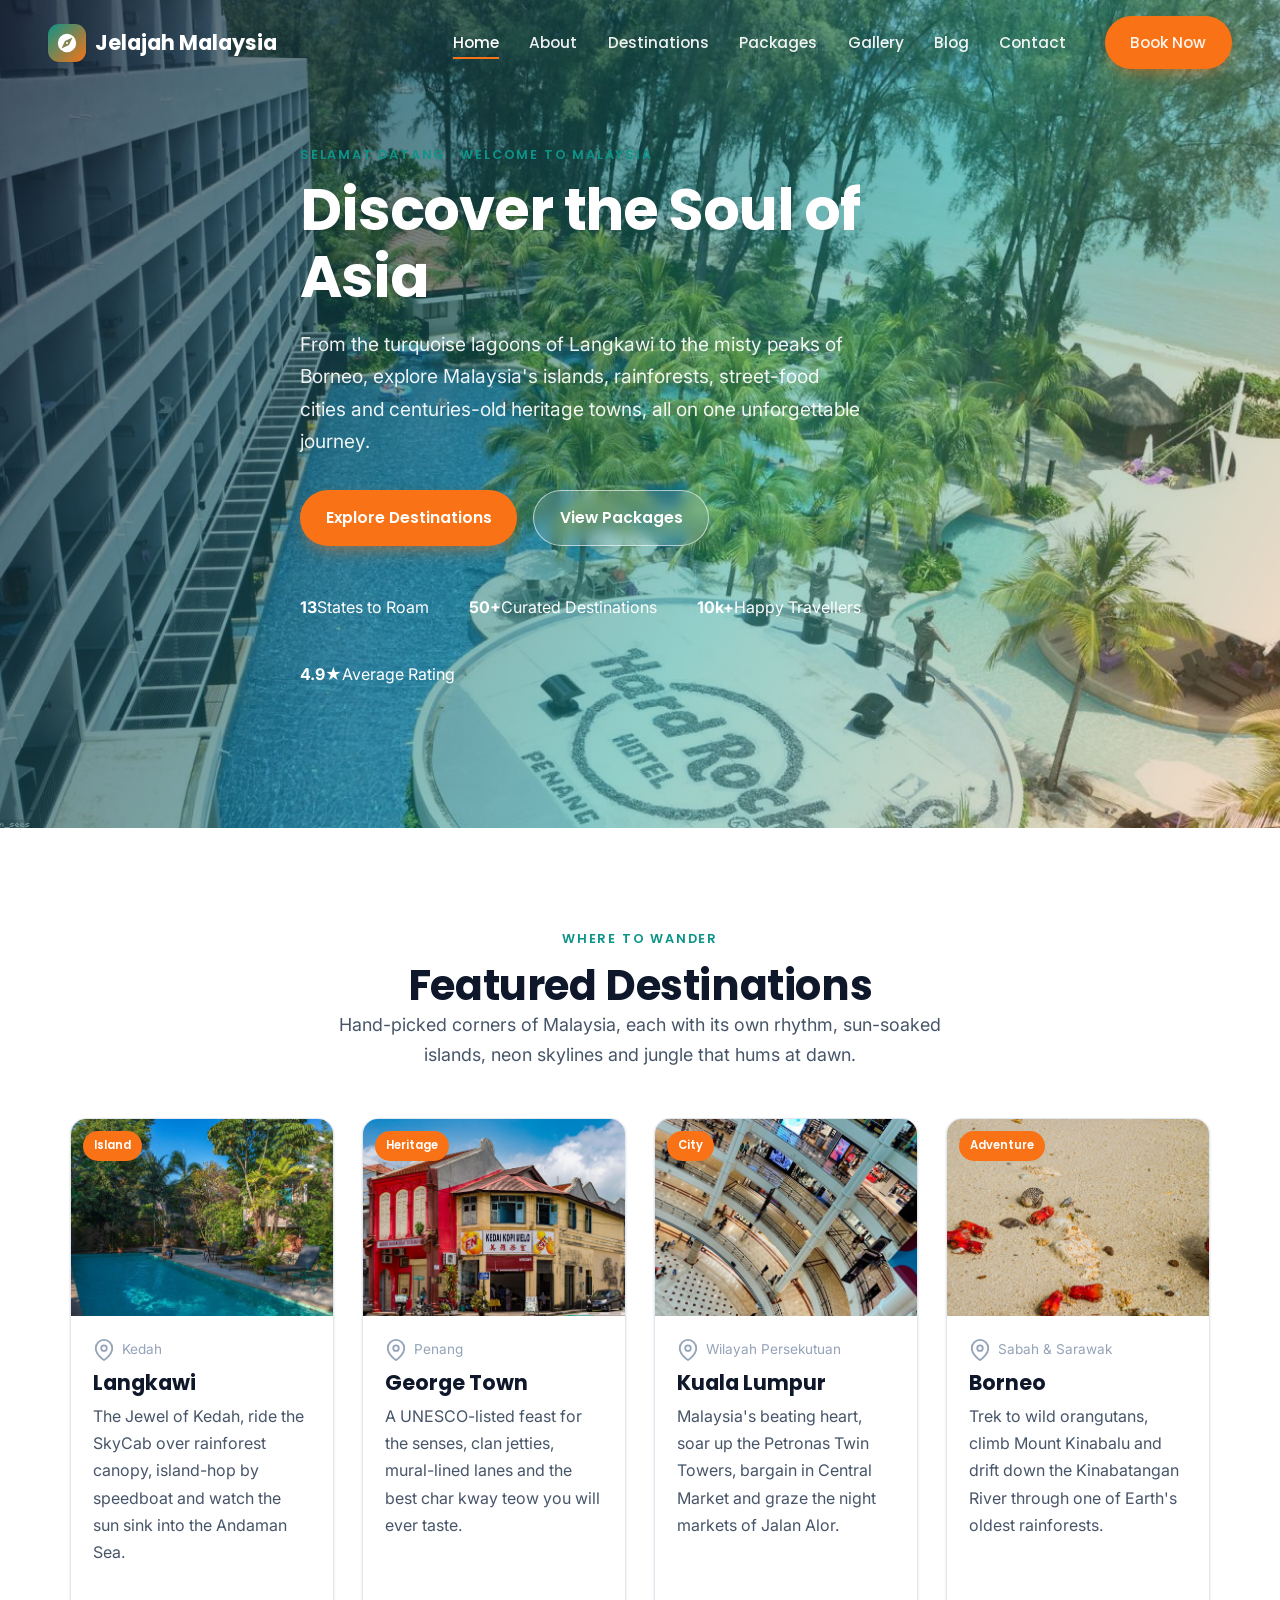
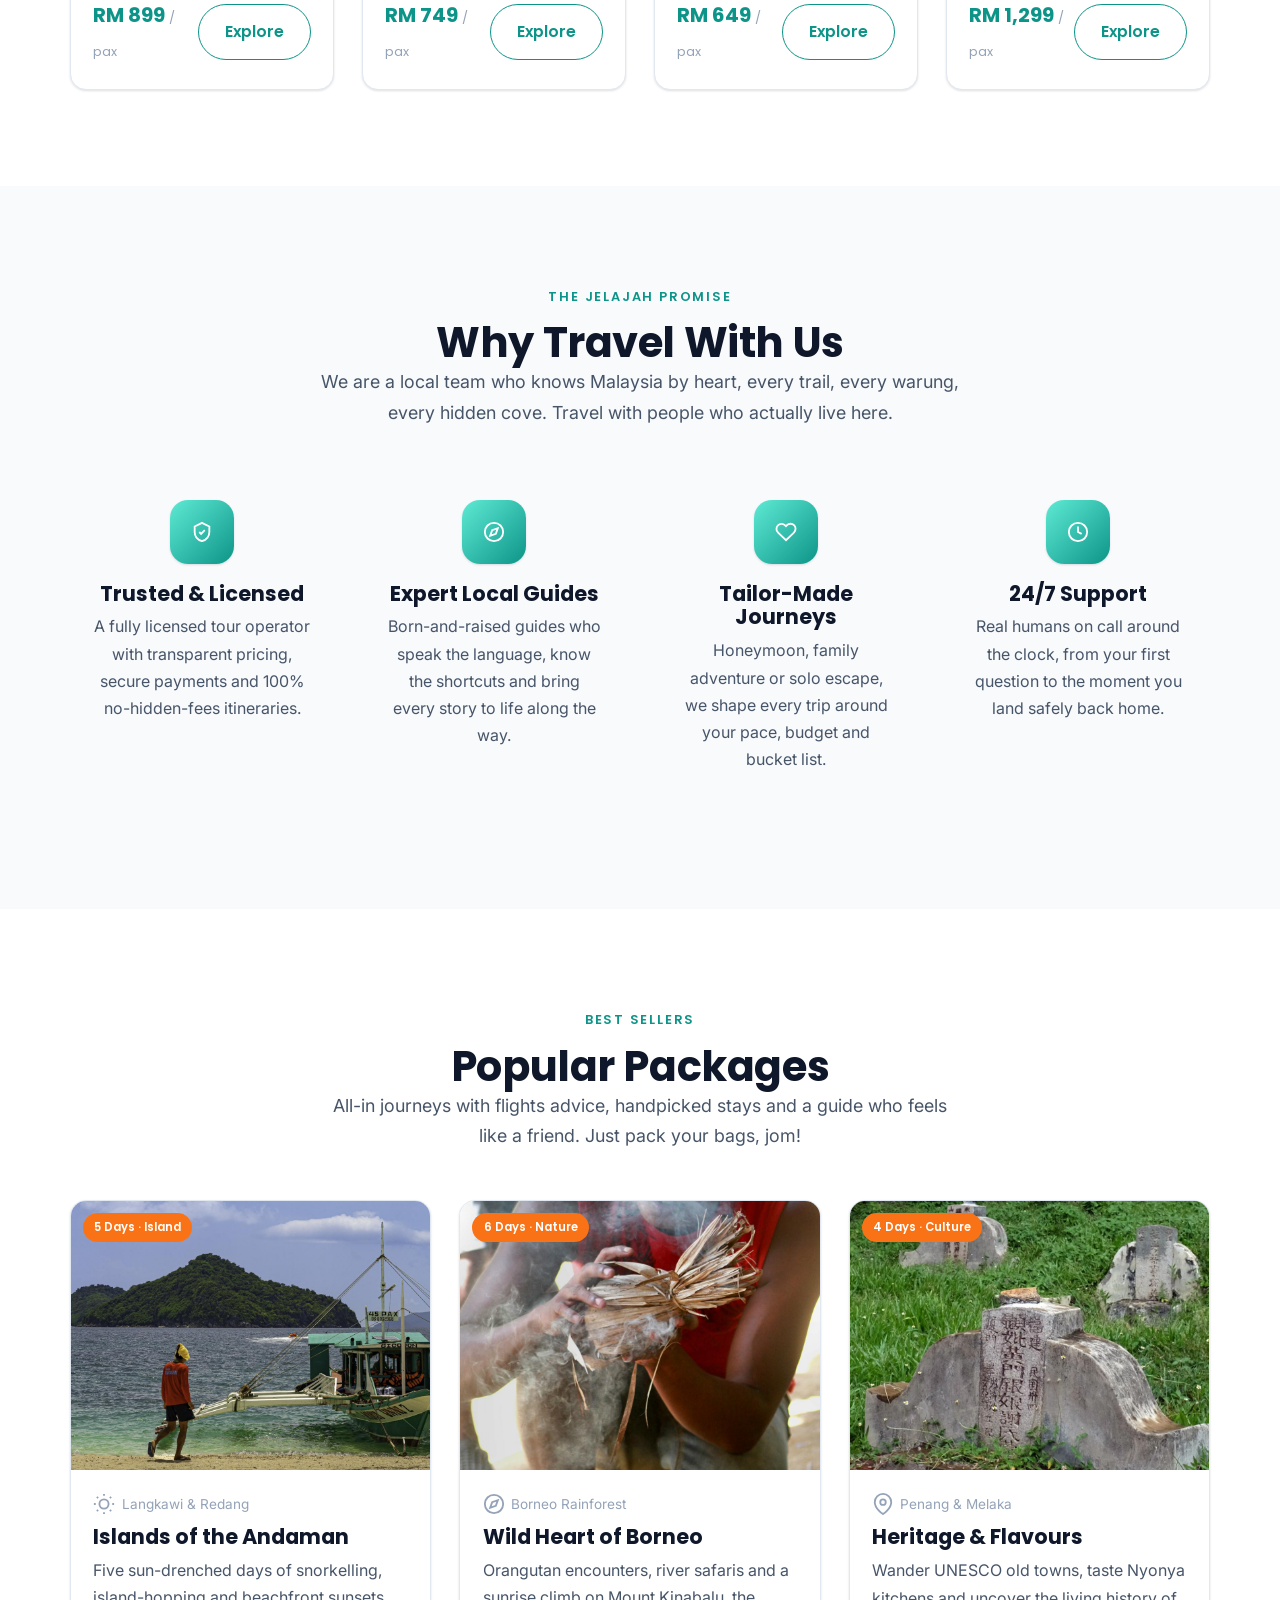
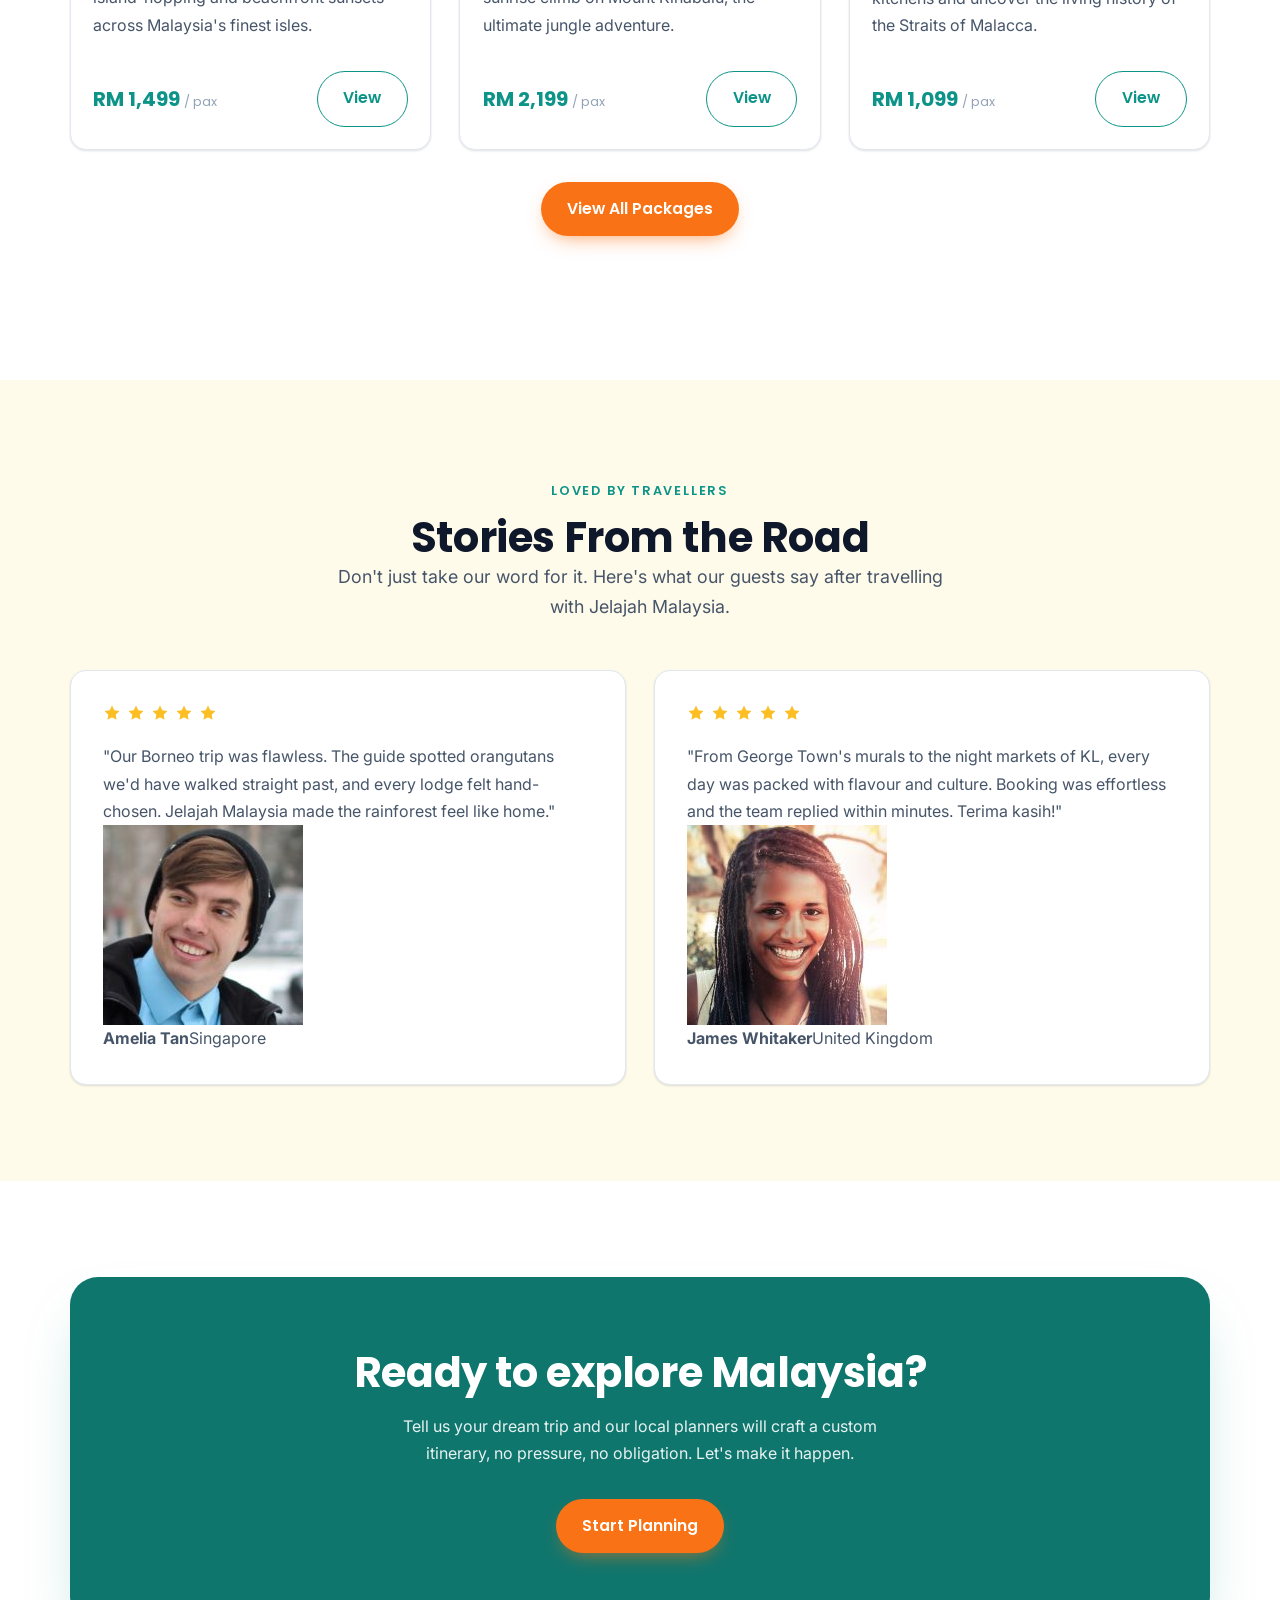
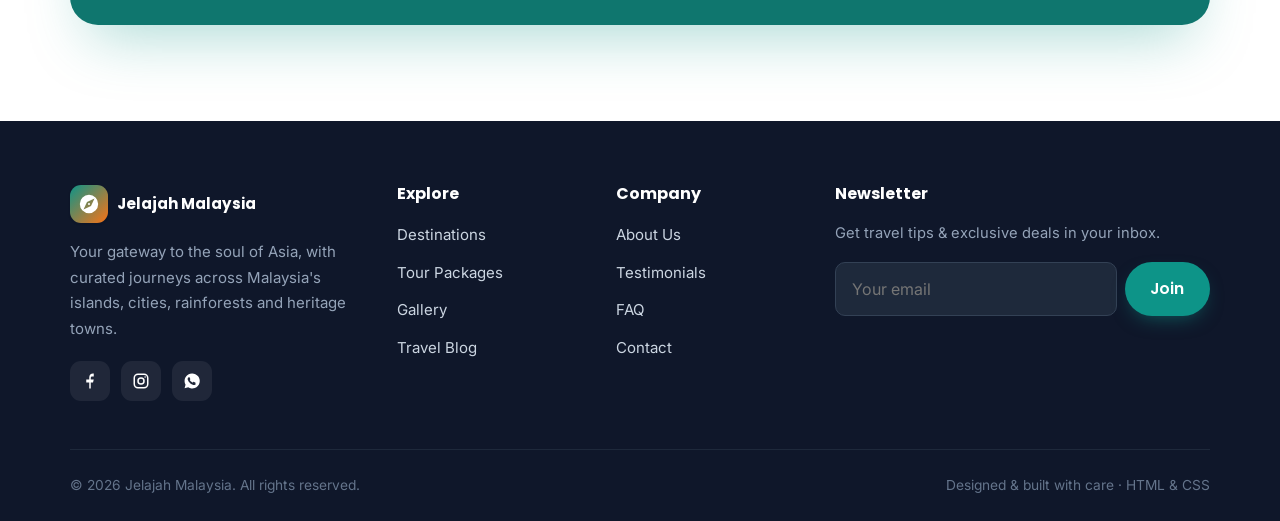
==== index.html @ 1cece67a "Jelajah Malaysia tourism website Static multi-page tourism site (HTML & CSS + vanilla JS). 11 pages," ====
<!DOCTYPE html>
<html lang="en">
<head>
  <meta charset="UTF-8">
  <meta name="viewport" content="width=device-width, initial-scale=1.0">
  <meta name="description" content="Discover the soul of Asia with Jelajah Malaysia, curated journeys across Langkawi, Penang, Kuala Lumpur, Borneo and beyond. Islands, cities, rainforests and heritage towns await.">
  <title>Home · Jelajah Malaysia</title>
  <link rel="preconnect" href="https://fonts.googleapis.com">
  <link rel="preconnect" href="https://fonts.gstatic.com" crossorigin>
  <link href="https://fonts.googleapis.com/css2?family=Poppins:wght@500;600;700&family=Inter:wght@400;500;600&display=swap" rel="stylesheet">
  <link rel="icon" type="image/svg+xml" href="favicon.svg">
  <link rel="stylesheet" href="css/styles.css">
</head>
<body>
<nav class="nav">
  <a href="index.html" class="nav__brand"><span class="logo-mark"><img src="images/logo.svg" alt=""></span> Jelajah Malaysia</a>
  <ul class="nav__links">
    <li><a href="index.html" class="active">Home</a></li>
    <li><a href="about.html">About</a></li>
    <li><a href="destinations.html">Destinations</a></li>
    <li><a href="packages.html">Packages</a></li>
    <li><a href="gallery.html">Gallery</a></li>
    <li><a href="blog.html">Blog</a></li>
    <li><a href="contact.html">Contact</a></li>
    <li class="nav__cta"><a href="contact.html" class="btn btn-primary">Book Now</a></li>
  </ul>
  <button class="nav__toggle" aria-label="Toggle menu" aria-expanded="false"><span></span><span></span><span></span></button>
</nav>

<header class="hero" style="background-image:url('images/hero-home.jpg')">
  <div class="container hero__inner">
    <span class="eyebrow">Selamat Datang · Welcome to Malaysia</span>
    <h1>Discover the Soul of Asia</h1>
    <p>From the turquoise lagoons of Langkawi to the misty peaks of Borneo, explore Malaysia's islands, rainforests, street-food cities and centuries-old heritage towns, all on one unforgettable journey.</p>
    <div class="hero__actions">
      <a href="destinations.html" class="btn btn-primary">Explore Destinations</a>
      <a href="packages.html" class="btn btn-ghost">View Packages</a>
    </div>
    <div class="hero__stats reveal">
      <div class="stat"><strong>13</strong><span>States to Roam</span></div>
      <div class="stat"><strong>50+</strong><span>Curated Destinations</span></div>
      <div class="stat"><strong>10k+</strong><span>Happy Travellers</span></div>
      <div class="stat"><strong>4.9<span aria-hidden="true">★</span></strong><span>Average Rating</span></div>
    </div>
  </div>
</header>

<section class="section">
  <div class="container">
    <div class="section-head center reveal">
      <span class="eyebrow">Where to Wander</span>
      <h2>Featured Destinations</h2>
      <p class="lead">Hand-picked corners of Malaysia, each with its own rhythm, sun-soaked islands, neon skylines and jungle that hums at dawn.</p>
    </div>
    <div class="grid grid-4">
      <article class="card reveal">
        <div class="card__media"><span class="card__tag">Island</span><img src="images/dest-langkawi.jpg" alt="Aerial view of Langkawi's emerald islands ringed by turquoise sea"></div>
        <div class="card__body">
          <div class="card__meta"><svg width="22" height="22" viewBox="0 0 24 24" fill="none" stroke="currentColor" stroke-width="2"><path d="M21 10c0 7-9 13-9 13s-9-6-9-13a9 9 0 0 1 18 0z"/><circle cx="12" cy="10" r="3"/></svg> Kedah</div>
          <h3>Langkawi</h3>
          <p>The Jewel of Kedah, ride the SkyCab over rainforest canopy, island-hop by speedboat and watch the sun sink into the Andaman Sea.</p>
          <div class="card__foot"><span class="price">RM 899 <span>/ pax</span></span><a href="destinations.html" class="btn btn-outline">Explore</a></div>
        </div>
      </article>
      <article class="card reveal">
        <div class="card__media"><span class="card__tag">Heritage</span><img src="images/dest-penang.jpg" alt="Colourful George Town street art and heritage shophouses in Penang"></div>
        <div class="card__body">
          <div class="card__meta"><svg width="22" height="22" viewBox="0 0 24 24" fill="none" stroke="currentColor" stroke-width="2"><path d="M21 10c0 7-9 13-9 13s-9-6-9-13a9 9 0 0 1 18 0z"/><circle cx="12" cy="10" r="3"/></svg> Penang</div>
          <h3>George Town</h3>
          <p>A UNESCO-listed feast for the senses, clan jetties, mural-lined lanes and the best char kway teow you will ever taste.</p>
          <div class="card__foot"><span class="price">RM 749 <span>/ pax</span></span><a href="destinations.html" class="btn btn-outline">Explore</a></div>
        </div>
      </article>
      <article class="card reveal">
        <div class="card__media"><span class="card__tag">City</span><img src="images/dest-kl.jpg" alt="Petronas Twin Towers glowing over the Kuala Lumpur skyline at dusk"></div>
        <div class="card__body">
          <div class="card__meta"><svg width="22" height="22" viewBox="0 0 24 24" fill="none" stroke="currentColor" stroke-width="2"><path d="M21 10c0 7-9 13-9 13s-9-6-9-13a9 9 0 0 1 18 0z"/><circle cx="12" cy="10" r="3"/></svg> Wilayah Persekutuan</div>
          <h3>Kuala Lumpur</h3>
          <p>Malaysia's beating heart, soar up the Petronas Twin Towers, bargain in Central Market and graze the night markets of Jalan Alor.</p>
          <div class="card__foot"><span class="price">RM 649 <span>/ pax</span></span><a href="destinations.html" class="btn btn-outline">Explore</a></div>
        </div>
      </article>
      <article class="card reveal">
        <div class="card__media"><span class="card__tag">Adventure</span><img src="images/dest-borneo.jpg" alt="Dense Borneo rainforest with mist rising over the canopy at sunrise"></div>
        <div class="card__body">
          <div class="card__meta"><svg width="22" height="22" viewBox="0 0 24 24" fill="none" stroke="currentColor" stroke-width="2"><path d="M21 10c0 7-9 13-9 13s-9-6-9-13a9 9 0 0 1 18 0z"/><circle cx="12" cy="10" r="3"/></svg> Sabah &amp; Sarawak</div>
          <h3>Borneo</h3>
          <p>Trek to wild orangutans, climb Mount Kinabalu and drift down the Kinabatangan River through one of Earth's oldest rainforests.</p>
          <div class="card__foot"><span class="price">RM 1,299 <span>/ pax</span></span><a href="destinations.html" class="btn btn-outline">Explore</a></div>
        </div>
      </article>
    </div>
  </div>
</section>

<section class="section section--alt">
  <div class="container">
    <div class="section-head center reveal">
      <span class="eyebrow">The Jelajah Promise</span>
      <h2>Why Travel With Us</h2>
      <p class="lead">We are a local team who knows Malaysia by heart, every trail, every warung, every hidden cove. Travel with people who actually live here.</p>
    </div>
    <div class="grid grid-4">
      <div class="feature reveal">
        <div class="feature__icon"><svg width="22" height="22" viewBox="0 0 24 24" fill="none" stroke="currentColor" stroke-width="2"><path d="M12 2l8 4v6c0 5-3.4 8.6-8 10-4.6-1.4-8-5-8-10V6z"/><path d="M9 12l2 2 4-4"/></svg></div>
        <h3>Trusted &amp; Licensed</h3>
        <p>A fully licensed tour operator with transparent pricing, secure payments and 100% no-hidden-fees itineraries.</p>
      </div>
      <div class="feature reveal">
        <div class="feature__icon"><svg width="22" height="22" viewBox="0 0 24 24" fill="none" stroke="currentColor" stroke-width="2"><circle cx="12" cy="12" r="10"/><polygon points="16.2 7.8 14 14 7.8 16.2 10 10"/></svg></div>
        <h3>Expert Local Guides</h3>
        <p>Born-and-raised guides who speak the language, know the shortcuts and bring every story to life along the way.</p>
      </div>
      <div class="feature reveal">
        <div class="feature__icon"><svg width="22" height="22" viewBox="0 0 24 24" fill="none" stroke="currentColor" stroke-width="2"><path d="M20.8 4.6a5.5 5.5 0 0 0-7.8 0L12 5.7l-1-1a5.5 5.5 0 0 0-7.8 7.8l1 1L12 21l7.8-7.6 1-1a5.5 5.5 0 0 0 0-7.8z"/></svg></div>
        <h3>Tailor-Made Journeys</h3>
        <p>Honeymoon, family adventure or solo escape, we shape every trip around your pace, budget and bucket list.</p>
      </div>
      <div class="feature reveal">
        <div class="feature__icon"><svg width="22" height="22" viewBox="0 0 24 24" fill="none" stroke="currentColor" stroke-width="2"><circle cx="12" cy="12" r="10"/><path d="M12 6v6l4 2"/></svg></div>
        <h3>24/7 Support</h3>
        <p>Real humans on call around the clock, from your first question to the moment you land safely back home.</p>
      </div>
    </div>
  </div>
</section>

<section class="section">
  <div class="container">
    <div class="section-head center reveal">
      <span class="eyebrow">Best Sellers</span>
      <h2>Popular Packages</h2>
      <p class="lead">All-in journeys with flights advice, handpicked stays and a guide who feels like a friend. Just pack your bags, jom!</p>
    </div>
    <div class="grid grid-3">
      <article class="card reveal">
        <div class="card__media"><span class="card__tag">5 Days · Island</span><img src="images/pkg-island.jpg" alt="White-sand beach and clear shallow water on a Malaysian tropical island"></div>
        <div class="card__body">
          <div class="card__meta"><svg width="22" height="22" viewBox="0 0 24 24" fill="none" stroke="currentColor" stroke-width="2"><circle cx="12" cy="12" r="5"/><path d="M12 1v2M12 21v2M4.2 4.2l1.4 1.4M18.4 18.4l1.4 1.4M1 12h2M21 12h2M4.2 19.8l1.4-1.4M18.4 5.6l1.4-1.4"/></svg> Langkawi &amp; Redang</div>
          <h3>Islands of the Andaman</h3>
          <p>Five sun-drenched days of snorkelling, island-hopping and beachfront sunsets across Malaysia's finest isles.</p>
          <div class="card__foot"><span class="price">RM 1,499 <span>/ pax</span></span><a href="packages.html" class="btn btn-outline">View</a></div>
        </div>
      </article>
      <article class="card reveal">
        <div class="card__media"><span class="card__tag">6 Days · Nature</span><img src="images/pkg-nature.jpg" alt="Lush rainforest canopy and a winding jungle river in Malaysian Borneo"></div>
        <div class="card__body">
          <div class="card__meta"><svg width="22" height="22" viewBox="0 0 24 24" fill="none" stroke="currentColor" stroke-width="2"><circle cx="12" cy="12" r="10"/><polygon points="16.2 7.8 14 14 7.8 16.2 10 10"/></svg> Borneo Rainforest</div>
          <h3>Wild Heart of Borneo</h3>
          <p>Orangutan encounters, river safaris and a sunrise climb on Mount Kinabalu, the ultimate jungle adventure.</p>
          <div class="card__foot"><span class="price">RM 2,199 <span>/ pax</span></span><a href="packages.html" class="btn btn-outline">View</a></div>
        </div>
      </article>
      <article class="card reveal">
        <div class="card__media"><span class="card__tag">4 Days · Culture</span><img src="images/pkg-culture.jpg" alt="Traditional Malaysian temple and colourful heritage architecture"></div>
        <div class="card__body">
          <div class="card__meta"><svg width="22" height="22" viewBox="0 0 24 24" fill="none" stroke="currentColor" stroke-width="2"><path d="M21 10c0 7-9 13-9 13s-9-6-9-13a9 9 0 0 1 18 0z"/><circle cx="12" cy="10" r="3"/></svg> Penang &amp; Melaka</div>
          <h3>Heritage &amp; Flavours</h3>
          <p>Wander UNESCO old towns, taste Nyonya kitchens and uncover the living history of the Straits of Malacca.</p>
          <div class="card__foot"><span class="price">RM 1,099 <span>/ pax</span></span><a href="packages.html" class="btn btn-outline">View</a></div>
        </div>
      </article>
    </div>
    <div class="section-head center reveal" style="margin-top:2rem;">
      <a href="packages.html" class="btn btn-primary">View All Packages</a>
    </div>
  </div>
</section>

<section class="section section--sand">
  <div class="container">
    <div class="section-head center reveal">
      <span class="eyebrow">Loved by Travellers</span>
      <h2>Stories From the Road</h2>
      <p class="lead">Don't just take our word for it. Here's what our guests say after travelling with Jelajah Malaysia.</p>
    </div>
    <div class="grid grid-2">
      <figure class="quote reveal">
        <div class="stars" aria-label="5 out of 5 stars">
          <svg width="18" height="18" viewBox="0 0 24 24" fill="currentColor"><path d="M12 2l3 6.3 6.9 1-5 4.9 1.2 6.8L12 17.8 5.9 21l1.2-6.8-5-4.9 6.9-1z"/></svg>
          <svg width="18" height="18" viewBox="0 0 24 24" fill="currentColor"><path d="M12 2l3 6.3 6.9 1-5 4.9 1.2 6.8L12 17.8 5.9 21l1.2-6.8-5-4.9 6.9-1z"/></svg>
          <svg width="18" height="18" viewBox="0 0 24 24" fill="currentColor"><path d="M12 2l3 6.3 6.9 1-5 4.9 1.2 6.8L12 17.8 5.9 21l1.2-6.8-5-4.9 6.9-1z"/></svg>
          <svg width="18" height="18" viewBox="0 0 24 24" fill="currentColor"><path d="M12 2l3 6.3 6.9 1-5 4.9 1.2 6.8L12 17.8 5.9 21l1.2-6.8-5-4.9 6.9-1z"/></svg>
          <svg width="18" height="18" viewBox="0 0 24 24" fill="currentColor"><path d="M12 2l3 6.3 6.9 1-5 4.9 1.2 6.8L12 17.8 5.9 21l1.2-6.8-5-4.9 6.9-1z"/></svg>
        </div>
        <blockquote>"Our Borneo trip was flawless. The guide spotted orangutans we'd have walked straight past, and every lodge felt hand-chosen. Jelajah Malaysia made the rainforest feel like home."</blockquote>
        <figcaption><img src="images/avatar-1.jpg" alt="Portrait of traveller Amelia Tan"><span><strong>Amelia Tan</strong>Singapore</span></figcaption>
      </figure>
      <figure class="quote reveal">
        <div class="stars" aria-label="5 out of 5 stars">
          <svg width="18" height="18" viewBox="0 0 24 24" fill="currentColor"><path d="M12 2l3 6.3 6.9 1-5 4.9 1.2 6.8L12 17.8 5.9 21l1.2-6.8-5-4.9 6.9-1z"/></svg>
          <svg width="18" height="18" viewBox="0 0 24 24" fill="currentColor"><path d="M12 2l3 6.3 6.9 1-5 4.9 1.2 6.8L12 17.8 5.9 21l1.2-6.8-5-4.9 6.9-1z"/></svg>
          <svg width="18" height="18" viewBox="0 0 24 24" fill="currentColor"><path d="M12 2l3 6.3 6.9 1-5 4.9 1.2 6.8L12 17.8 5.9 21l1.2-6.8-5-4.9 6.9-1z"/></svg>
          <svg width="18" height="18" viewBox="0 0 24 24" fill="currentColor"><path d="M12 2l3 6.3 6.9 1-5 4.9 1.2 6.8L12 17.8 5.9 21l1.2-6.8-5-4.9 6.9-1z"/></svg>
          <svg width="18" height="18" viewBox="0 0 24 24" fill="currentColor"><path d="M12 2l3 6.3 6.9 1-5 4.9 1.2 6.8L12 17.8 5.9 21l1.2-6.8-5-4.9 6.9-1z"/></svg>
        </div>
        <blockquote>"From George Town's murals to the night markets of KL, every day was packed with flavour and culture. Booking was effortless and the team replied within minutes. Terima kasih!"</blockquote>
        <figcaption><img src="images/avatar-2.jpg" alt="Portrait of traveller James Whitaker"><span><strong>James Whitaker</strong>United Kingdom</span></figcaption>
      </figure>
    </div>
  </div>
</section>

<section class="section">
  <div class="container">
    <div class="cta-band reveal">
      <h2>Ready to explore Malaysia?</h2>
      <p>Tell us your dream trip and our local planners will craft a custom itinerary, no pressure, no obligation. Let's make it happen.</p>
      <a href="contact.html" class="btn btn-primary">Start Planning</a>
    </div>
  </div>
</section>

<footer class="footer">
  <div class="container">
    <div class="footer__grid">
      <div class="footer__brand">
        <a href="index.html" class="nav__brand"><span class="logo-mark"><img src="images/logo.svg" alt=""></span> Jelajah Malaysia</a>
        <p>Your gateway to the soul of Asia, with curated journeys across Malaysia's islands, cities, rainforests and heritage towns.</p>
        <div class="socials">
          <a href="#" aria-label="Facebook"><svg width="18" height="18" viewBox="0 0 24 24" fill="currentColor"><path d="M13 22v-8h3l1-4h-4V8c0-1.1.5-2 2-2h2V2.1C18.7 2 17.3 2 16 2c-3 0-5 1.8-5 5.2V10H7v4h4v8h2z"/></svg></a>
          <a href="#" aria-label="Instagram"><svg width="18" height="18" viewBox="0 0 24 24" fill="none" stroke="currentColor" stroke-width="2"><rect x="3" y="3" width="18" height="18" rx="5"/><circle cx="12" cy="12" r="4"/><circle cx="17.5" cy="6.5" r="1" fill="currentColor" stroke="none"/></svg></a>
          <a href="#" aria-label="WhatsApp"><svg width="18" height="18" viewBox="0 0 24 24" fill="currentColor"><path d="M12 2a10 10 0 0 0-8.6 15l-1.3 4.7 4.8-1.3A10 10 0 1 0 12 2zm5.3 14.1c-.2.6-1.3 1.2-1.8 1.2-.5.1-1 .1-1.7-.1-.4-.1-1-.3-1.6-.6-2.9-1.3-4.7-4.2-4.9-4.4-.1-.2-1.1-1.5-1.1-2.8s.7-2 .9-2.2c.2-.3.5-.3.7-.3h.5c.2 0 .4 0 .6.5l.8 1.9c.1.2.1.4 0 .5l-.4.6c-.1.2-.3.3-.1.6.1.3.7 1.1 1.4 1.8.9.8 1.7 1 2 1.2.2.1.4.1.5-.1l.6-.7c.2-.3.4-.2.6-.1l1.8.9c.3.1.4.2.5.3.1.2.1.6-.1 1.2z"/></svg></a>
        </div>
      </div>
      <div>
        <h4>Explore</h4>
        <ul class="footer__links">
          <li><a href="destinations.html">Destinations</a></li>
          <li><a href="packages.html">Tour Packages</a></li>
          <li><a href="gallery.html">Gallery</a></li>
          <li><a href="blog.html">Travel Blog</a></li>
        </ul>
      </div>
      <div>
        <h4>Company</h4>
        <ul class="footer__links">
          <li><a href="about.html">About Us</a></li>
          <li><a href="testimonials.html">Testimonials</a></li>
          <li><a href="faq.html">FAQ</a></li>
          <li><a href="contact.html">Contact</a></li>
        </ul>
      </div>
      <div>
        <h4>Newsletter</h4>
        <p style="font-size:.92rem;color:#94a3b8;">Get travel tips &amp; exclusive deals in your inbox.</p>
        <form class="news-form" onsubmit="event.preventDefault(); this.reset();">
          <input type="email" placeholder="Your email" aria-label="Email" required>
          <button class="btn btn-ocean" type="submit">Join</button>
        </form>
      </div>
    </div>
    <div class="footer__bottom">
      <span>© <span data-year>2026</span> Jelajah Malaysia. All rights reserved.</span>
      <span>Designed &amp; built with care · HTML &amp; CSS</span>
    </div>
  </div>
</footer>
<script src="js/main.js"></script>
</body>
</html>
---- css/styles.css ----
/* =========================================================================
   Jelajah Malaysia — Tourism Website
   Design system: Modern Vibrant Tropical
   Author: Muhammad Hazim (HakasAI build) · Plain HTML & CSS, no framework
   ========================================================================= */

/* ---------- Design Tokens ---------- */
:root {
  --ocean:        #0d9488;   /* teal-600  — primary */
  --ocean-dark:   #0f766e;   /* teal-700 */
  --ocean-light:  #5eead4;   /* teal-300 */
  --sunset:       #f97316;   /* orange-500 — accent / CTA */
  --sunset-dark:  #ea580c;
  --sand:         #fffbeb;   /* warm page tint */
  --gold:         #fbbf24;

  --ink:          #0f172a;   /* slate-900 — headings */
  --body:         #475569;   /* slate-600 — body text */
  --muted:        #94a3b8;   /* slate-400 */
  --line:         #e2e8f0;   /* borders */
  --surface:      #ffffff;
  --surface-alt:  #f8fafc;

  --radius:       16px;
  --radius-lg:    28px;
  --shadow-sm:    0 1px 2px rgba(15,23,42,.06), 0 1px 3px rgba(15,23,42,.08);
  --shadow:       0 10px 30px -12px rgba(15,23,42,.18);
  --shadow-lg:    0 30px 60px -20px rgba(13,148,136,.35);

  --container:    1180px;
  --font-head:    'Poppins', system-ui, sans-serif;
  --font-body:    'Inter', system-ui, sans-serif;
  --ease:         cubic-bezier(.4, 0, .2, 1);
}

/* ---------- Reset ---------- */
*, *::before, *::after { box-sizing: border-box; margin: 0; padding: 0; }
html { scroll-behavior: smooth; -webkit-text-size-adjust: 100%; }
body {
  font-family: var(--font-body);
  color: var(--body);
  background: var(--surface);
  line-height: 1.7;
  overflow-x: hidden;
}
img { max-width: 100%; display: block; }
a { color: inherit; text-decoration: none; transition: color .2s var(--ease); }
ul { list-style: none; }
button, input, textarea, select { font: inherit; color: inherit; }

h1, h2, h3, h4 { font-family: var(--font-head); color: var(--ink); line-height: 1.15; font-weight: 700; }
h1 { font-size: clamp(2.2rem, 5vw, 3.6rem); letter-spacing: -.02em; }
h2 { font-size: clamp(1.8rem, 3.5vw, 2.6rem); letter-spacing: -.01em; }
h3 { font-size: 1.3rem; }
p  { margin-bottom: 1rem; }

/* ---------- Layout helpers ---------- */
.container { width: 100%; max-width: var(--container); margin-inline: auto; padding-inline: 1.25rem; }
.section { padding: clamp(3.5rem, 8vw, 6rem) 0; }
.section--alt { background: var(--surface-alt); }
.section--sand { background: var(--sand); }
.center { text-align: center; }
.grid { display: grid; gap: 1.75rem; }
.grid-2 { grid-template-columns: repeat(2, 1fr); }
.grid-3 { grid-template-columns: repeat(3, 1fr); }
.grid-4 { grid-template-columns: repeat(4, 1fr); }

.eyebrow {
  display: inline-block; font-family: var(--font-head); font-weight: 600;
  font-size: .8rem; letter-spacing: .14em; text-transform: uppercase;
  color: var(--ocean); margin-bottom: .75rem;
}
.section-head { max-width: 640px; margin: 0 auto 3rem; }
.section-head.center { text-align: center; }
.lead { font-size: 1.12rem; color: var(--body); }
.muted { color: var(--muted); }

/* ---------- Buttons ---------- */
.btn {
  display: inline-flex; align-items: center; gap: .55rem;
  padding: .85rem 1.6rem; border-radius: 100px; border: 0; cursor: pointer;
  font-family: var(--font-head); font-weight: 600; font-size: .98rem;
  transition: transform .2s var(--ease), box-shadow .2s var(--ease), background .2s var(--ease);
}
.btn:active { transform: translateY(1px); }
.btn-primary { background: var(--sunset); color: #fff; box-shadow: 0 8px 20px -8px rgba(249,115,22,.7); }
.btn-primary:hover { background: var(--sunset-dark); transform: translateY(-2px); box-shadow: 0 14px 26px -10px rgba(249,115,22,.75); }
.btn-ocean { background: var(--ocean); color: #fff; box-shadow: 0 8px 20px -8px rgba(13,148,136,.6); }
.btn-ocean:hover { background: var(--ocean-dark); transform: translateY(-2px); }
.btn-ghost { background: rgba(255,255,255,.14); color: #fff; border: 1.5px solid rgba(255,255,255,.6); backdrop-filter: blur(6px); }
.btn-ghost:hover { background: rgba(255,255,255,.26); }
.btn-outline { background: transparent; color: var(--ocean); border: 1.5px solid var(--ocean); }
.btn-outline:hover { background: var(--ocean); color: #fff; }

/* ---------- Navbar ---------- */
.nav {
  position: fixed; inset: 0 0 auto 0; z-index: 100;
  display: flex; align-items: center; justify-content: space-between;
  padding: 1rem clamp(1.25rem, 4vw, 3rem);
  transition: background .3s var(--ease), box-shadow .3s var(--ease), padding .3s var(--ease);
}
.nav.scrolled { background: rgba(255,255,255,.92); backdrop-filter: blur(12px); box-shadow: var(--shadow-sm); padding-block: .7rem; }
.nav__brand { display: flex; align-items: center; gap: .55rem; font-family: var(--font-head); font-weight: 700; font-size: 1.3rem; color: #fff; }
.nav.scrolled .nav__brand { color: var(--ink); }
.nav__brand .logo-mark {
  width: 38px; height: 38px; border-radius: 11px; display: grid; place-items: center;
  background: linear-gradient(135deg, var(--ocean), var(--sunset)); color: #fff; font-size: 1.2rem; box-shadow: var(--shadow-sm);
}
.logo-mark img { width: 22px; height: 22px; display: block; }
.nav__links { display: flex; align-items: center; gap: 1.9rem; }
.nav__links a { font-family: var(--font-head); font-weight: 500; font-size: .96rem; color: rgba(255,255,255,.92); position: relative; }
.nav.scrolled .nav__links a { color: var(--body); }
.nav__links a::after { content: ''; position: absolute; left: 0; bottom: -6px; width: 0; height: 2px; background: var(--sunset); transition: width .25s var(--ease); }
.nav__links a:hover::after, .nav__links a.active::after { width: 100%; }
.nav__links a:hover, .nav__links a.active { color: #fff; }
.nav.scrolled .nav__links a:hover, .nav.scrolled .nav__links a.active { color: var(--ocean); }
.nav__cta { margin-left: .5rem; }
.nav__toggle { display: none; flex-direction: column; gap: 5px; background: none; border: 0; cursor: pointer; padding: 6px; z-index: 110; }
.nav__toggle span { width: 26px; height: 2.5px; background: #fff; border-radius: 2px; transition: .3s var(--ease); }
.nav.scrolled .nav__toggle span { background: var(--ink); }
.nav__toggle.open span:nth-child(1) { transform: translateY(7.5px) rotate(45deg); }
.nav__toggle.open span:nth-child(2) { opacity: 0; }
.nav__toggle.open span:nth-child(3) { transform: translateY(-7.5px) rotate(-45deg); }

/* ---------- Hero (generic, image set inline per page) ---------- */
.hero {
  position: relative; min-height: 92vh; display: flex; align-items: center;
  color: #fff; background-size: cover; background-position: center;
}
.hero::before { content: ''; position: absolute; inset: 0; background: linear-gradient(120deg, rgba(15,23,42,.7) 0%, rgba(13,148,136,.45) 60%, rgba(249,115,22,.25) 100%); }
.hero__inner { position: relative; z-index: 2; max-width: 720px; }
.hero h1 { color: #fff; margin-bottom: 1.1rem; }
.hero p { color: rgba(255,255,255,.92); font-size: 1.2rem; max-width: 560px; margin-bottom: 2rem; }
.hero__actions { display: flex; flex-wrap: wrap; gap: 1rem; }
.hero__stats { display: flex; gap: 2.5rem; margin-top: 3rem; flex-wrap: wrap; }
.hero__stat strong { display: block; font-family: var(--font-head); font-size: 2rem; color: #fff; }
.hero__stat span { font-size: .9rem; color: rgba(255,255,255,.8); }

/* Page banner (sub-pages) */
.page-hero {
  position: relative; padding: 9rem 0 4.5rem; color: #fff; text-align: center;
  background-size: cover; background-position: center;
}
.page-hero::before { content: ''; position: absolute; inset: 0; background: linear-gradient(180deg, rgba(15,23,42,.55), rgba(13,148,136,.6)); }
.page-hero__inner { position: relative; z-index: 2; }
.page-hero h1 { color: #fff; }
.page-hero p { color: rgba(255,255,255,.9); max-width: 560px; margin: .75rem auto 0; }
.breadcrumb { font-size: .9rem; color: rgba(255,255,255,.85); margin-top: 1rem; }
.breadcrumb a:hover { color: #fff; text-decoration: underline; }

/* ---------- Cards ---------- */
.card {
  background: var(--surface); border-radius: var(--radius); overflow: hidden;
  box-shadow: var(--shadow-sm); border: 1px solid var(--line);
  transition: transform .3s var(--ease), box-shadow .3s var(--ease);
  display: flex; flex-direction: column;
}
.card:hover { transform: translateY(-6px); box-shadow: var(--shadow); }
.card__media { position: relative; aspect-ratio: 4 / 3; overflow: hidden; }
.card__media img { width: 100%; height: 100%; object-fit: cover; transition: transform .5s var(--ease); }
.card:hover .card__media img { transform: scale(1.07); }
.card__tag { position: absolute; top: 12px; left: 12px; background: var(--sunset); color: #fff; font-size: .72rem; font-weight: 600; padding: .3rem .7rem; border-radius: 100px; font-family: var(--font-head); }
.card__body { padding: 1.4rem; display: flex; flex-direction: column; flex: 1; }
.card__body h3 { margin-bottom: .5rem; }
.card__meta { display: flex; align-items: center; gap: .4rem; color: var(--muted); font-size: .85rem; margin-bottom: .6rem; }
.card__foot { margin-top: auto; padding-top: 1rem; display: flex; align-items: center; justify-content: space-between; }
.price { font-family: var(--font-head); font-weight: 700; color: var(--ocean); font-size: 1.25rem; }
.price span { font-size: .8rem; color: var(--muted); font-weight: 400; }

/* feature / icon blocks */
.feature { text-align: center; padding: 1.5rem; }
.feature__icon { width: 64px; height: 64px; border-radius: 18px; display: grid; place-items: center; margin: 0 auto 1.1rem; font-size: 1.6rem; background: linear-gradient(135deg, var(--ocean-light), var(--ocean)); color: #fff; box-shadow: var(--shadow-sm); }
.feature h3 { margin-bottom: .5rem; }

/* pills / chips */
.chips { display: flex; flex-wrap: wrap; gap: .6rem; }
.chip { background: var(--surface); border: 1px solid var(--line); color: var(--body); padding: .5rem 1.1rem; border-radius: 100px; font-size: .9rem; font-weight: 500; cursor: pointer; transition: .2s var(--ease); }
.chip:hover, .chip.active { background: var(--ocean); color: #fff; border-color: var(--ocean); }

/* split / about */
.split { display: grid; grid-template-columns: 1fr 1fr; gap: 3.5rem; align-items: center; }
.split img { border-radius: var(--radius-lg); box-shadow: var(--shadow); }
.stat-row { display: flex; gap: 2.5rem; flex-wrap: wrap; margin-top: 1.5rem; }
.stat-row strong { display: block; font-family: var(--font-head); font-size: 2.2rem; color: var(--ocean); }
.stat-row span { font-size: .9rem; color: var(--muted); }

/* gallery */
.masonry { columns: 3; column-gap: 1rem; }
.masonry img { width: 100%; border-radius: var(--radius); margin-bottom: 1rem; cursor: pointer; transition: filter .3s var(--ease), transform .3s var(--ease); }
.masonry img:hover { filter: brightness(1.06) saturate(1.1); transform: scale(1.01); }

/* CTA band */
.cta-band { position: relative; overflow: hidden; border-radius: var(--radius-lg); padding: clamp(2.5rem, 6vw, 4.5rem); text-align: center; color: #fff; background: var(--ocean-dark); box-shadow: var(--shadow-lg); }
.cta-band h2 { color: #fff; }
.cta-band p { color: rgba(255,255,255,.9); max-width: 540px; margin: 1rem auto 2rem; }

/* ---------- Forms ---------- */
.form { display: grid; gap: 1.2rem; }
.field { display: flex; flex-direction: column; gap: .4rem; }
.field label { font-family: var(--font-head); font-weight: 500; font-size: .92rem; color: var(--ink); }
.field input, .field textarea, .field select {
  padding: .85rem 1rem; border: 1.5px solid var(--line); border-radius: 12px;
  background: var(--surface); transition: border-color .2s var(--ease), box-shadow .2s var(--ease);
}
.field input:focus, .field textarea:focus, .field select:focus { outline: 0; border-color: var(--ocean); box-shadow: 0 0 0 4px rgba(13,148,136,.12); }
.field textarea { resize: vertical; min-height: 130px; }
.field.invalid input, .field.invalid textarea, .field.invalid select { border-color: #ef4444; box-shadow: 0 0 0 4px rgba(239,68,68,.1); }
.field .error { color: #ef4444; font-size: .82rem; min-height: 1rem; display: none; }
.field.invalid .error { display: block; }
.form-note { display: none; padding: 1rem 1.2rem; border-radius: 12px; font-size: .95rem; }
.form-note.success { display: block; background: #ecfdf5; color: #047857; border: 1px solid #a7f3d0; }

/* contact layout */
.contact-grid { display: grid; grid-template-columns: 1fr 1.2fr; gap: 3rem; }
.info-list { display: grid; gap: 1.4rem; margin-top: 1.5rem; }
.info-item { display: flex; gap: 1rem; align-items: flex-start; }
.info-item .ic { flex: none; width: 46px; height: 46px; border-radius: 12px; display: grid; place-items: center; background: var(--sand); color: var(--ocean); font-size: 1.2rem; }
.info-item strong { font-family: var(--font-head); color: var(--ink); }
.map-embed { border: 0; width: 100%; height: 280px; border-radius: var(--radius); margin-top: 2rem; box-shadow: var(--shadow-sm); }

/* blog list */
.post-meta { display: flex; gap: 1rem; font-size: .82rem; color: var(--muted); margin-bottom: .5rem; }
.tag-pill { color: var(--sunset); font-weight: 600; font-family: var(--font-head); font-size: .8rem; text-transform: uppercase; letter-spacing: .05em; }

/* testimonials */
.quote { background: var(--surface); border-radius: var(--radius); padding: 2rem; box-shadow: var(--shadow-sm); border: 1px solid var(--line); }
.quote p { font-style: italic; color: var(--ink); font-size: 1.05rem; }
.quote__who { display: flex; align-items: center; gap: .9rem; margin-top: 1.2rem; }
.quote__who img { width: 50px; height: 50px; border-radius: 50%; object-fit: cover; }
.quote__who strong { font-family: var(--font-head); color: var(--ink); display: block; }
.quote__who span { font-size: .85rem; color: var(--muted); }
.stars { color: var(--gold); margin-bottom: .8rem; letter-spacing: 2px; }

/* faq accordion */
.faq { max-width: 780px; margin-inline: auto; display: grid; gap: 1rem; }
.faq__item { border: 1px solid var(--line); border-radius: var(--radius); background: var(--surface); overflow: hidden; }
.faq__q { width: 100%; text-align: left; background: none; border: 0; padding: 1.25rem 1.5rem; cursor: pointer; font-family: var(--font-head); font-weight: 600; color: var(--ink); display: flex; justify-content: space-between; align-items: center; gap: 1rem; }
.faq__q .plus { transition: transform .3s var(--ease); color: var(--ocean); font-size: 1.4rem; flex: none; }
.faq__item.open .faq__q .plus { transform: rotate(45deg); }
.faq__a { max-height: 0; overflow: hidden; transition: max-height .35s var(--ease); }
.faq__a p { padding: 0 1.5rem 1.4rem; margin: 0; }

/* ---------- Footer ---------- */
.footer { background: var(--ink); color: #cbd5e1; padding: 4rem 0 1.5rem; }
.footer__grid { display: grid; grid-template-columns: 1.6fr 1fr 1fr 1.4fr; gap: 2.5rem; }
.footer h4 { color: #fff; font-size: 1rem; margin-bottom: 1.1rem; }
.footer a { color: #cbd5e1; font-size: .94rem; }
.footer a:hover { color: var(--ocean-light); }
.footer__links { display: grid; gap: .65rem; }
.footer__brand .nav__brand { color: #fff; margin-bottom: 1rem; }
.footer__brand p { font-size: .94rem; color: #94a3b8; max-width: 280px; }
.socials { display: flex; gap: .7rem; margin-top: 1.2rem; }
.socials a { width: 40px; height: 40px; border-radius: 11px; display: grid; place-items: center; background: rgba(255,255,255,.07); color: #fff; transition: .2s var(--ease); }
.socials a:hover { background: var(--ocean); transform: translateY(-3px); }
.news-form { display: flex; gap: .5rem; margin-top: 1rem; }
.news-form input { flex: 1; padding: .75rem 1rem; border-radius: 10px; border: 1px solid #334155; background: #1e293b; color: #fff; }
.news-form input:focus { outline: 0; border-color: var(--ocean); }
.footer__bottom { border-top: 1px solid #1e293b; margin-top: 3rem; padding-top: 1.5rem; display: flex; justify-content: space-between; flex-wrap: wrap; gap: 1rem; font-size: .86rem; color: #64748b; }

/* ---------- Reveal animation ---------- */
.reveal { opacity: 0; transform: translateY(28px); transition: opacity .7s var(--ease), transform .7s var(--ease); }
.reveal.in { opacity: 1; transform: none; }

/* ---------- Responsive ---------- */
@media (max-width: 940px) {
  .grid-4 { grid-template-columns: repeat(2, 1fr); }
  .grid-3 { grid-template-columns: repeat(2, 1fr); }
  .split, .contact-grid { grid-template-columns: 1fr; gap: 2rem; }
  .masonry { columns: 2; }
  .footer__grid { grid-template-columns: 1fr 1fr; }
  .nav__links {
    position: fixed; inset: 0 0 0 auto; width: min(78vw, 320px); flex-direction: column;
    align-items: flex-start; justify-content: flex-start; gap: 1.5rem; padding: 6rem 2rem 2rem;
    background: #fff; box-shadow: -20px 0 60px -20px rgba(15,23,42,.3);
    transform: translateX(100%); transition: transform .35s var(--ease);
  }
  .nav__links.open { transform: translateX(0); }
  .nav__links a { color: var(--ink); font-size: 1.05rem; }
  .nav__links a:hover, .nav.scrolled .nav__links a:hover { color: var(--ocean); }
  .nav__toggle { display: flex; }
  .nav__cta { margin-left: 0; }
}
@media (max-width: 600px) {
  .grid-4, .grid-3, .grid-2 { grid-template-columns: 1fr; }
  .masonry { columns: 1; }
  .footer__grid { grid-template-columns: 1fr; }
  .hero { min-height: 88vh; }
  .hero__stats { gap: 1.5rem; }
  .footer__bottom { flex-direction: column; text-align: center; }
}

/* reduced motion */
@media (prefers-reduced-motion: reduce) {
  * { animation: none !important; transition: none !important; scroll-behavior: auto !important; }
  .reveal { opacity: 1; transform: none; }
}
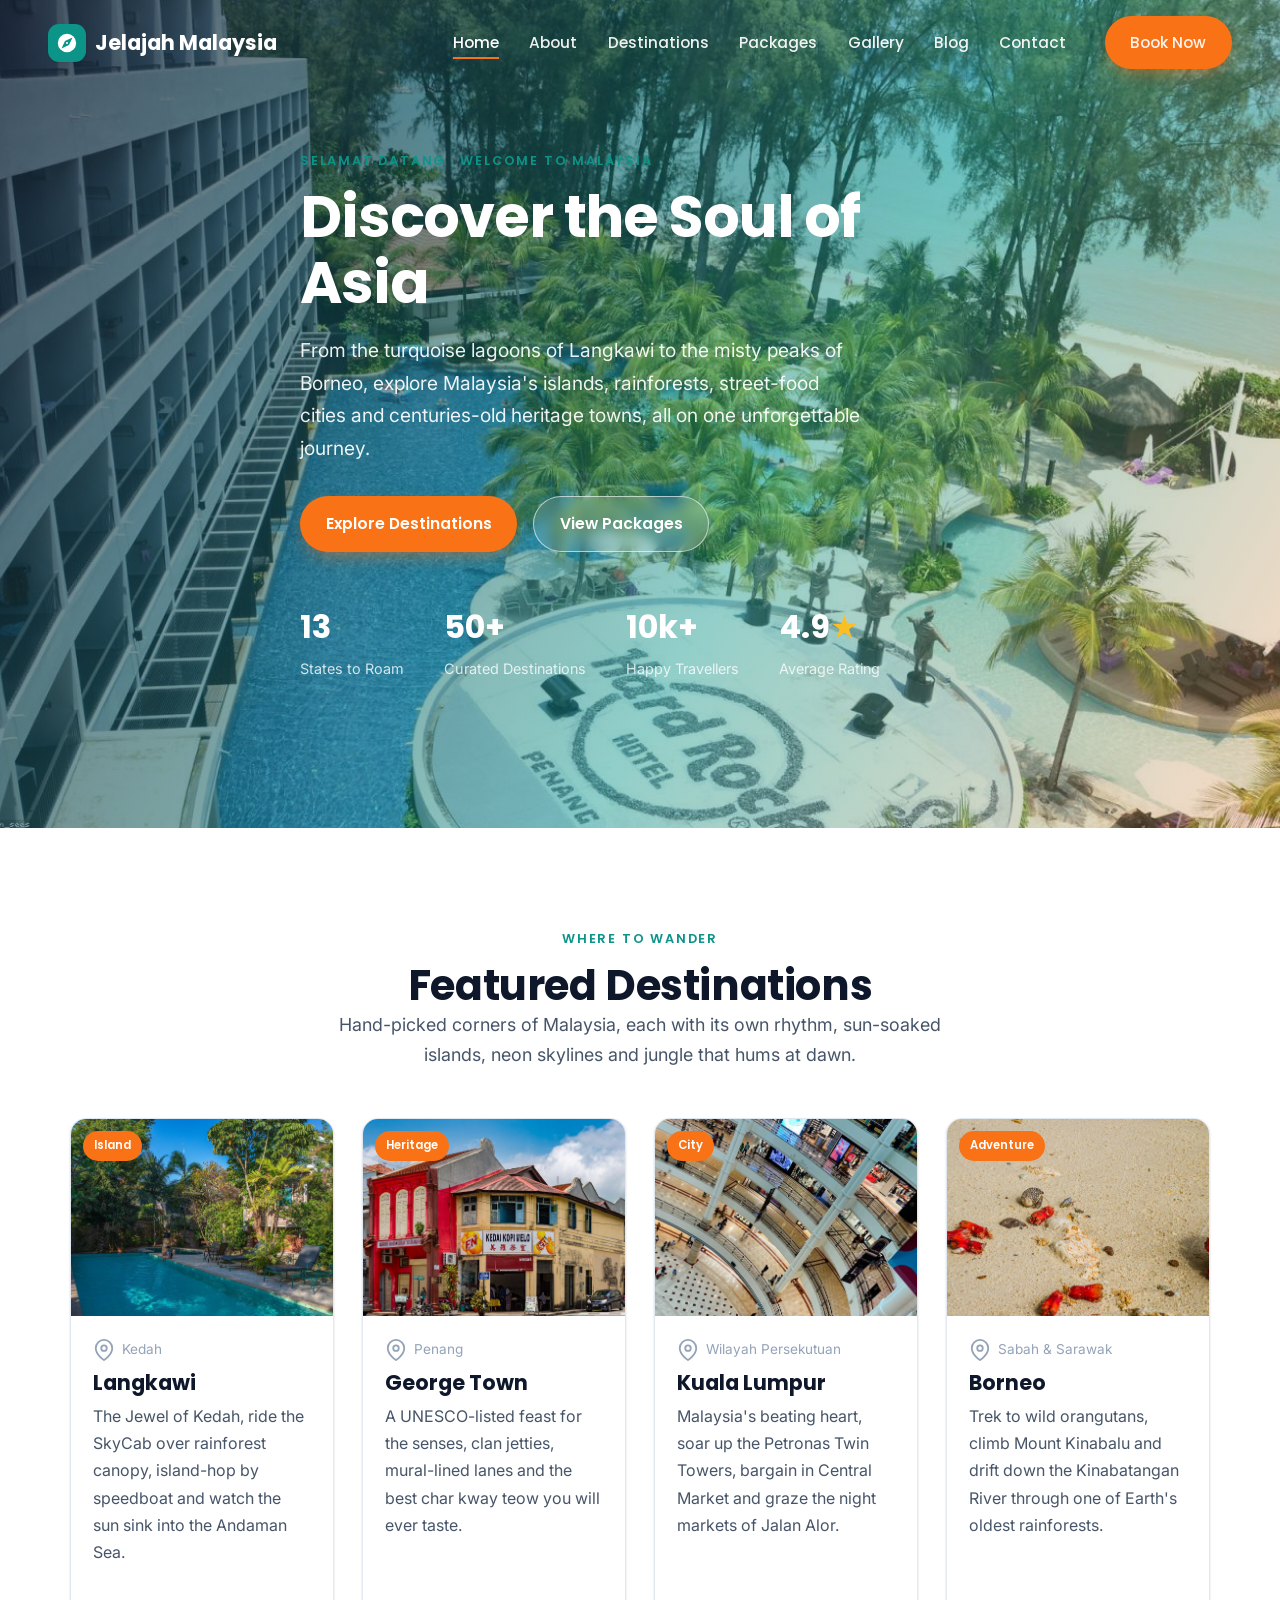
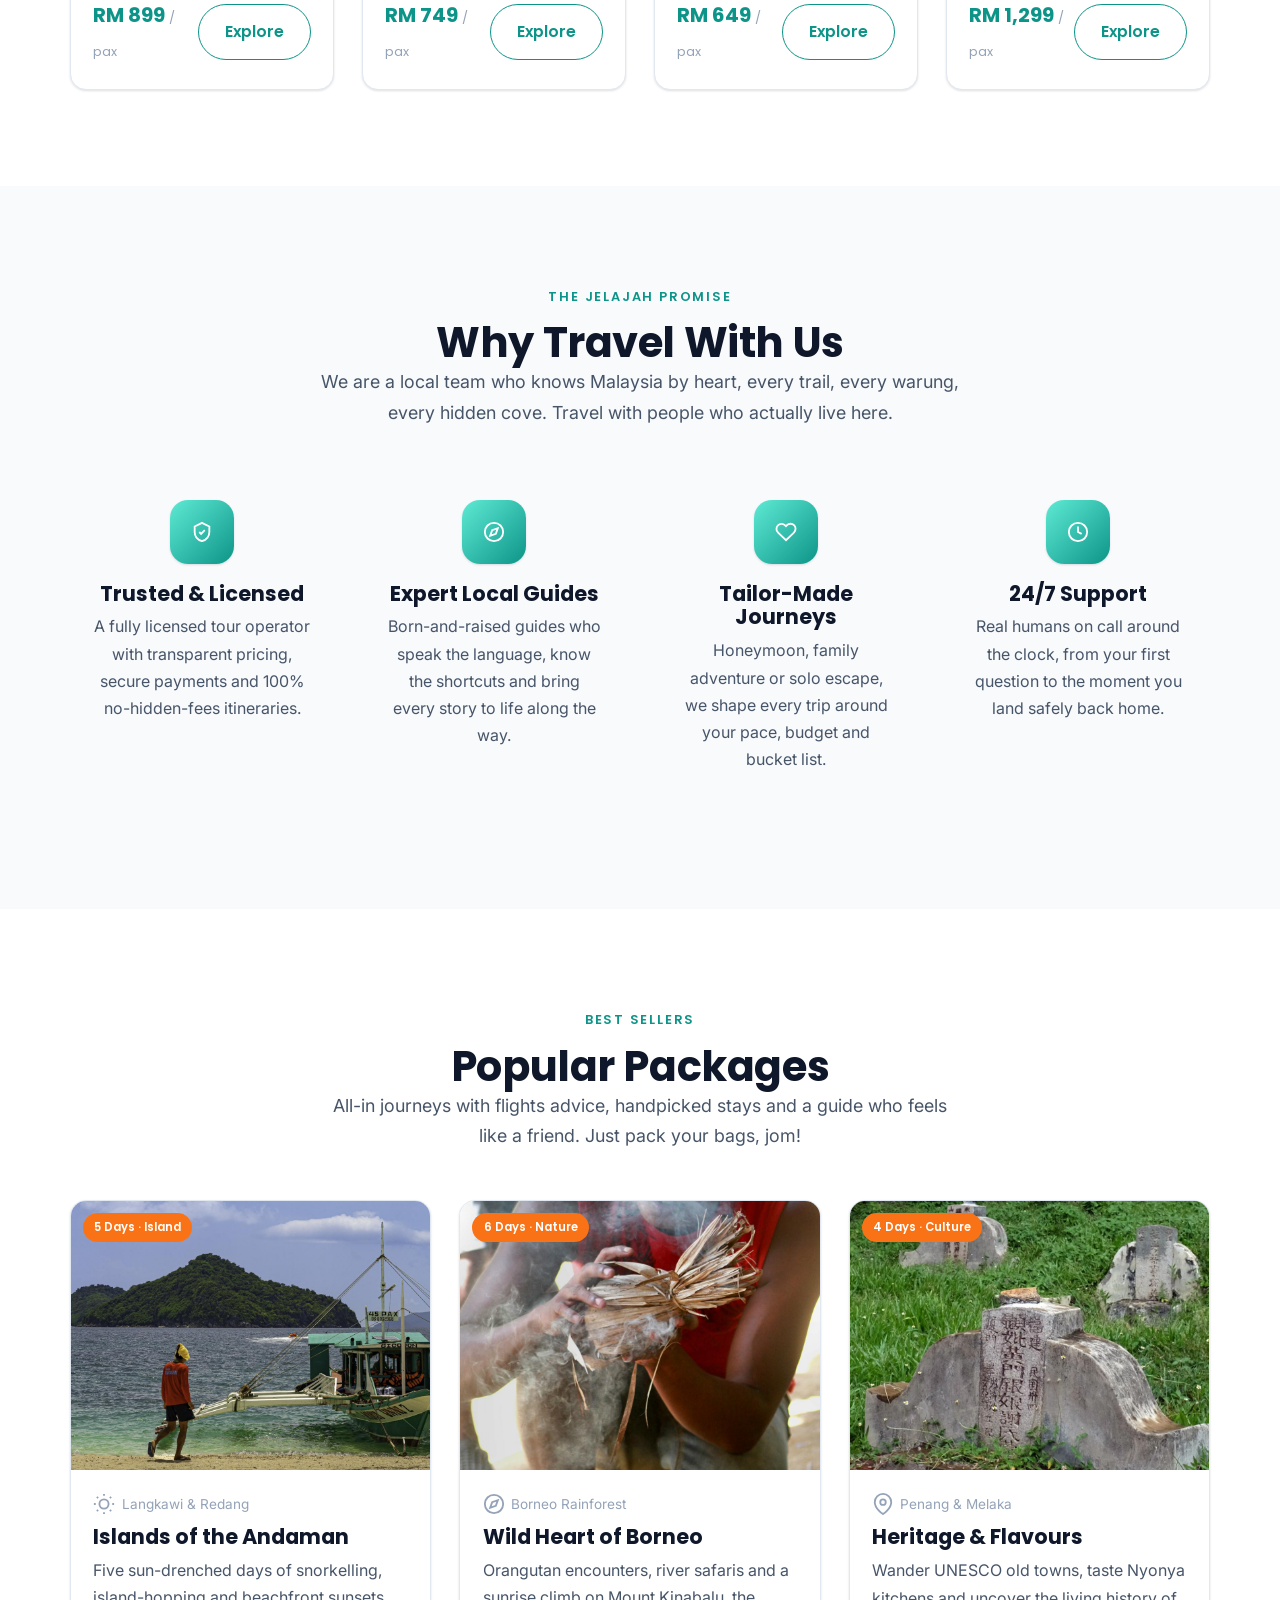
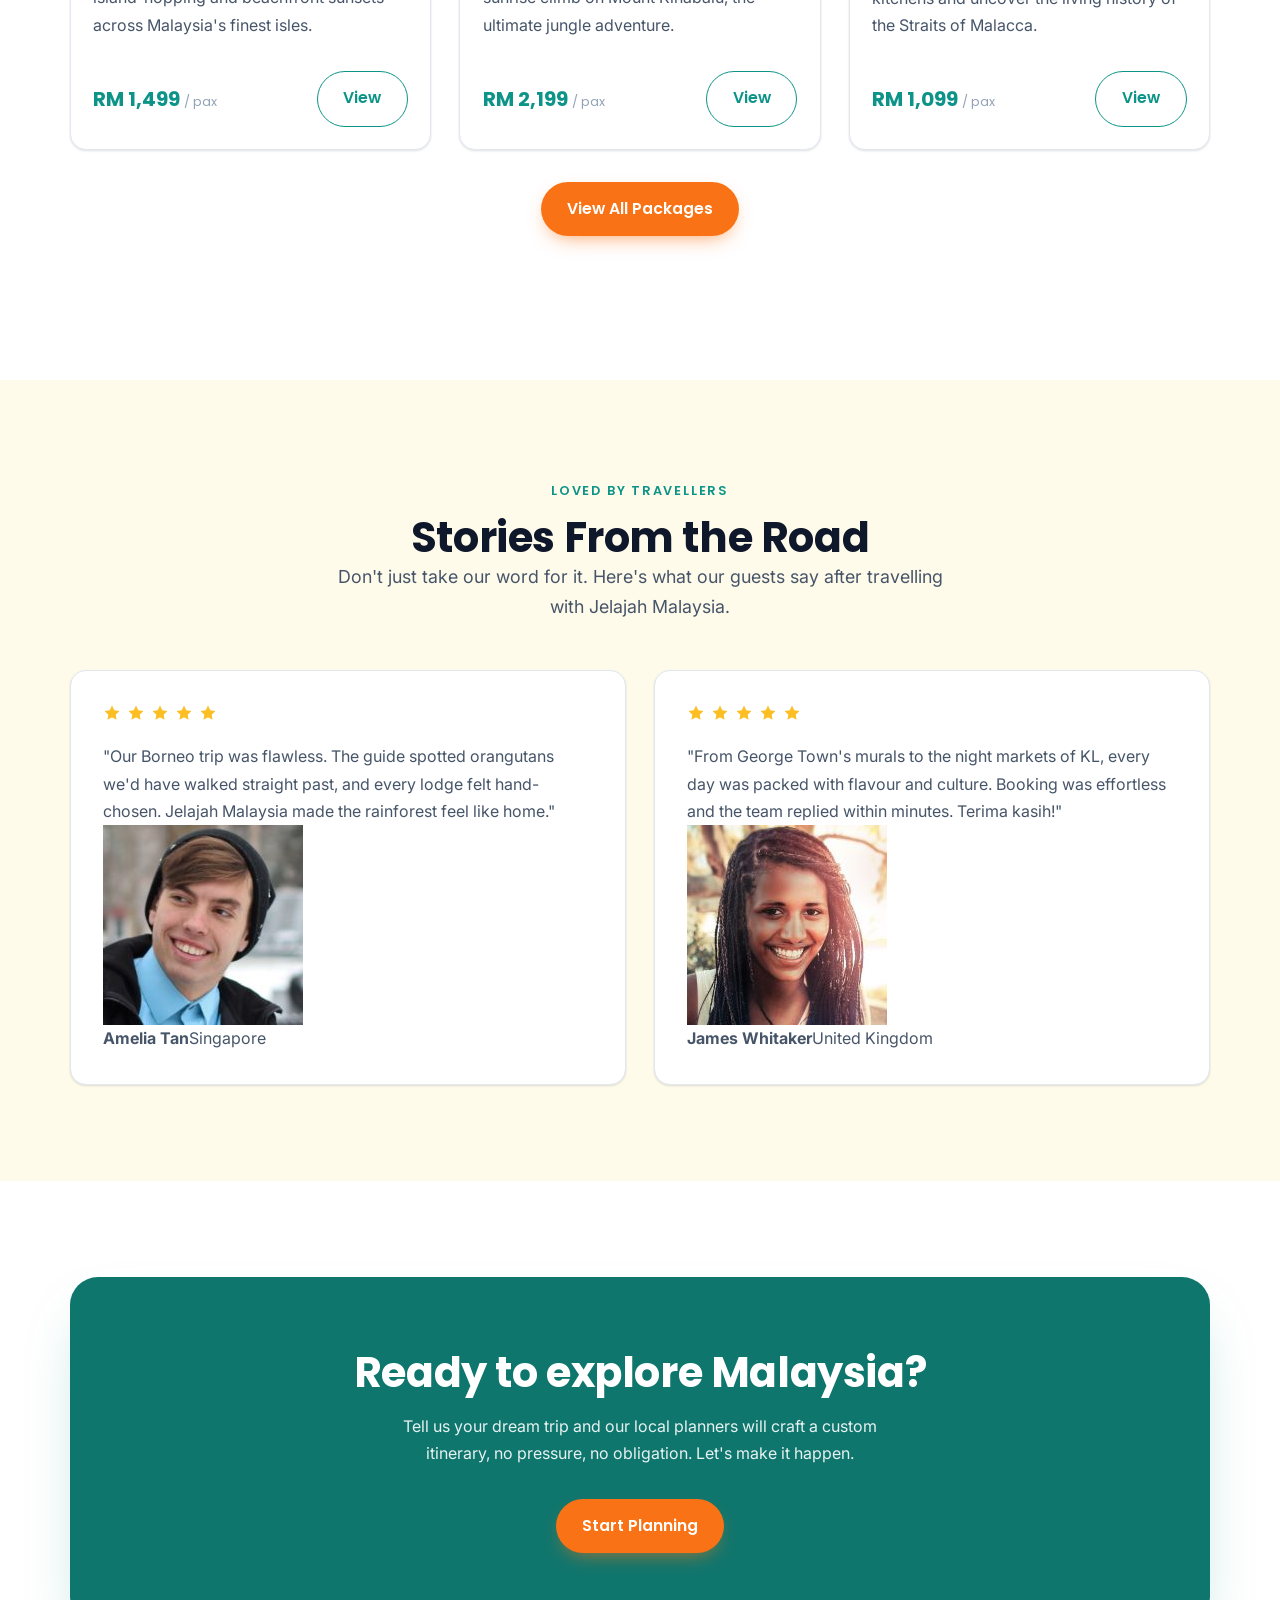
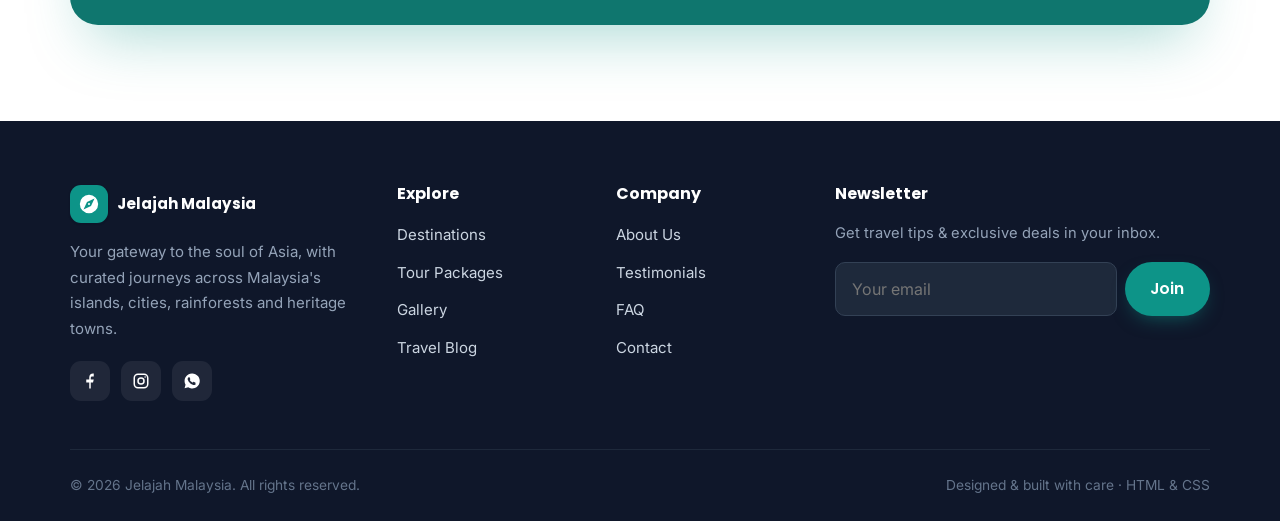
==== commit 23a49d8f: "fix: hero stats spacing (stack number above label, gold star) Co-Authored-By: Claude Opus 4.7 (1M co" ====
--- a/index.html
+++ b/index.html
@@ -37,10 +37,10 @@
       <a href="packages.html" class="btn btn-ghost">View Packages</a>
     </div>
     <div class="hero__stats reveal">
-      <div class="stat"><strong>13</strong><span>States to Roam</span></div>
-      <div class="stat"><strong>50+</strong><span>Curated Destinations</span></div>
-      <div class="stat"><strong>10k+</strong><span>Happy Travellers</span></div>
-      <div class="stat"><strong>4.9<span aria-hidden="true">★</span></strong><span>Average Rating</span></div>
+      <div class="hero__stat"><strong>13</strong><span>States to Roam</span></div>
+      <div class="hero__stat"><strong>50+</strong><span>Curated Destinations</span></div>
+      <div class="hero__stat"><strong>10k+</strong><span>Happy Travellers</span></div>
+      <div class="hero__stat"><strong>4.9<span aria-hidden="true">★</span></strong><span>Average Rating</span></div>
     </div>
   </div>
 </header>
--- a/css/styles.css
+++ b/css/styles.css
@@ -104,7 +104,7 @@
 .nav.scrolled .nav__brand { color: var(--ink); }
 .nav__brand .logo-mark {
   width: 38px; height: 38px; border-radius: 11px; display: grid; place-items: center;
-  background: linear-gradient(135deg, var(--ocean), var(--sunset)); color: #fff; font-size: 1.2rem; box-shadow: var(--shadow-sm);
+  background: var(--ocean); color: #fff; font-size: 1.2rem; box-shadow: var(--shadow-sm);
 }
 .logo-mark img { width: 22px; height: 22px; display: block; }
 .nav__links { display: flex; align-items: center; gap: 1.9rem; }
@@ -135,6 +135,7 @@
 .hero__stats { display: flex; gap: 2.5rem; margin-top: 3rem; flex-wrap: wrap; }
 .hero__stat strong { display: block; font-family: var(--font-head); font-size: 2rem; color: #fff; }
 .hero__stat span { font-size: .9rem; color: rgba(255,255,255,.8); }
+.hero__stat strong span { font-size: inherit; color: var(--gold); }
 
 /* Page banner (sub-pages) */
 .page-hero {
